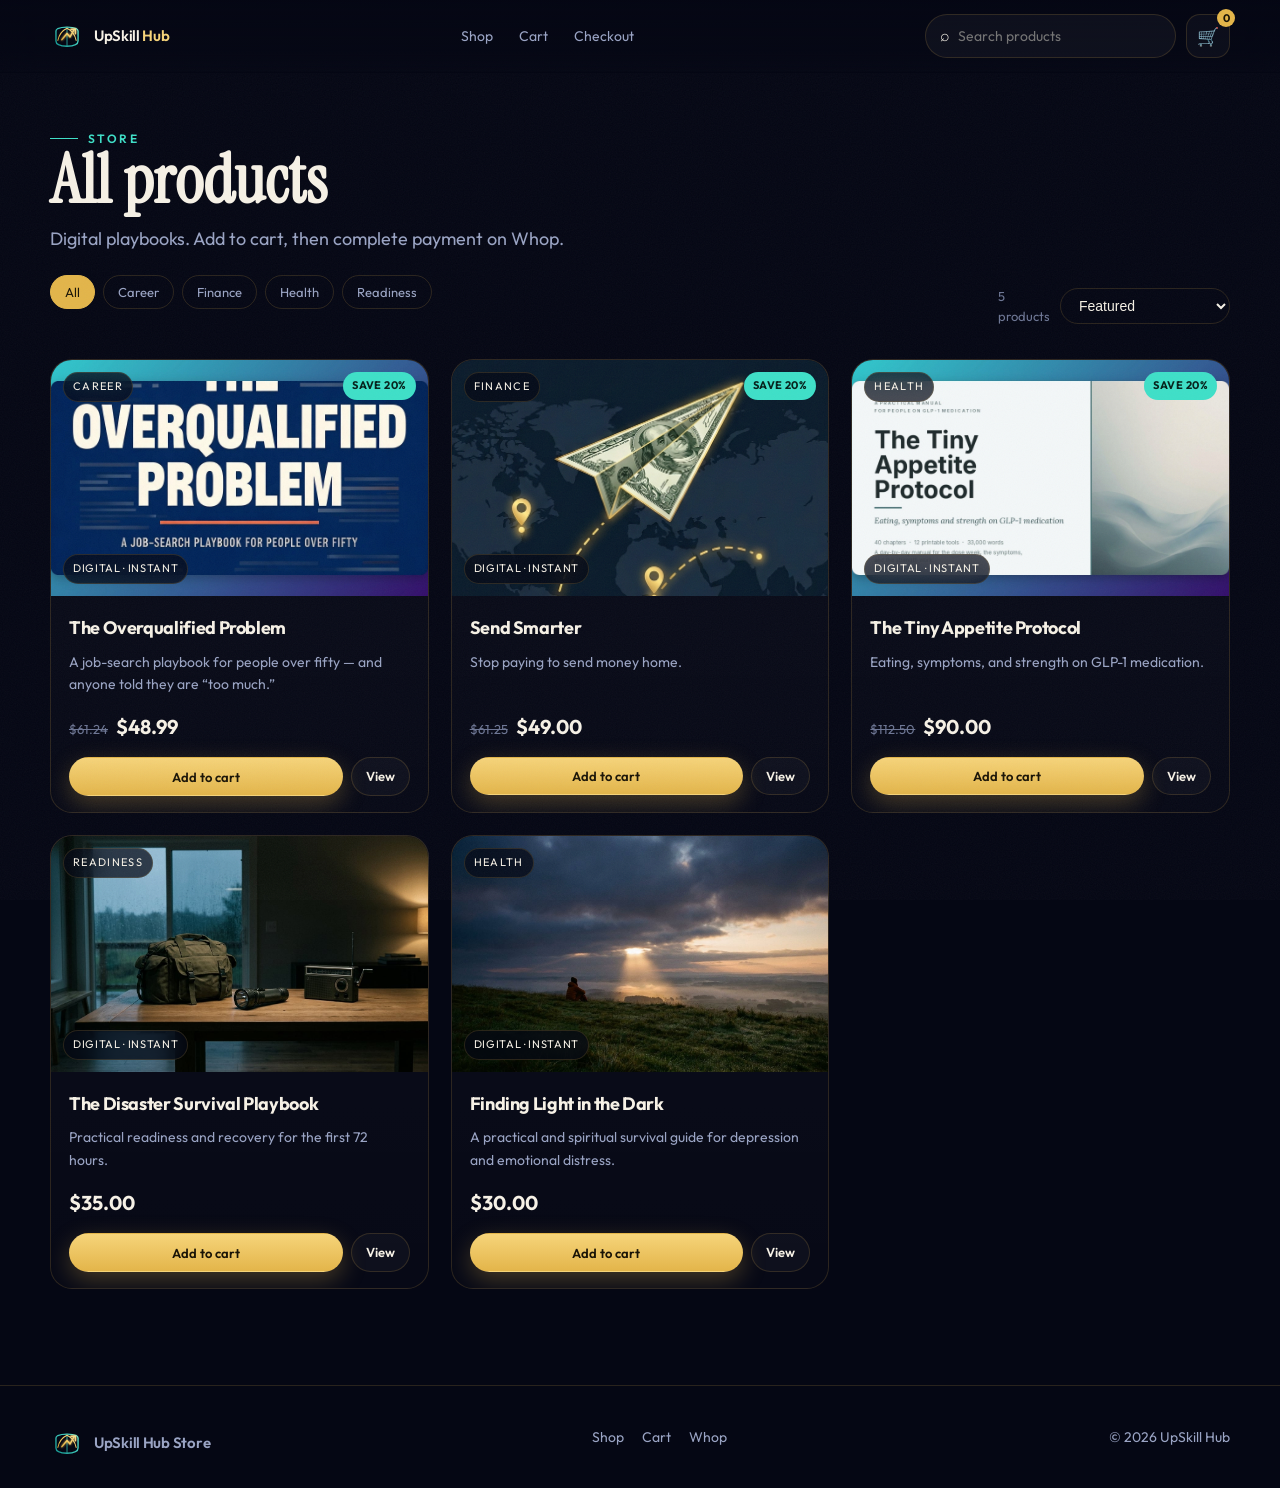
==== shop.html @ 384631f9 "Add UpSkill Hub storefront" ====
<!DOCTYPE html>
<html lang="en">
  <head>
    <meta charset="UTF-8" />
    <meta name="viewport" content="width=device-width, initial-scale=1" />
    <title>Shop — UpSkill Hub</title>
    <meta name="description" content="Browse and buy UpSkill Hub digital playbooks. Filter by career, finance, health, and readiness." />
    <link rel="icon" href="assets/logo.svg" type="image/svg+xml" />
    <link rel="preconnect" href="https://fonts.googleapis.com" />
    <link rel="preconnect" href="https://fonts.gstatic.com" crossorigin />
    <link href="https://fonts.googleapis.com/css2?family=Instrument+Serif:ital@0;1&family=Outfit:wght@300;400;500;600;700&display=swap" rel="stylesheet" />
    <link rel="stylesheet" href="css/style.css" />
    <link rel="stylesheet" href="css/store.css" />
  </head>
  <body>
    <div class="grain"></div>
    <header class="nav">
      <div class="nav-inner">
        <a class="brand" href="index.html">
          <img src="assets/logo.svg" alt="" />
          <span>UpSkill <em>Hub</em></span>
        </a>
        <ul class="nav-links">
          <li><a href="shop.html">Shop</a></li>
          <li><a href="cart.html">Cart</a></li>
          <li><a href="checkout.html">Checkout</a></li>
        </ul>
        <div class="nav-cta">
          <label class="search-field">
            <span aria-hidden="true">⌕</span>
            <input type="search" placeholder="Search products" data-search />
          </label>
          <button class="cart-btn" type="button" data-cart-open aria-label="Open cart">
            🛒 <span class="cart-count" data-cart-count hidden>0</span>
          </button>
          <button class="menu-btn" aria-label="Open menu">☰</button>
        </div>
      </div>
      <div class="mobile-panel wrap">
        <a href="shop.html">Shop</a>
        <a href="cart.html">Cart</a>
        <a href="checkout.html">Checkout</a>
      </div>
    </header>

    <main>
      <section class="page-hero">
        <div class="wrap">
          <p class="kicker">Store</p>
          <h1>All products</h1>
          <p class="lede" style="margin-top: 12px">Digital playbooks. Add to cart, then complete payment on Whop.</p>
        </div>
      </section>
      <section style="padding-top: 12px">
        <div class="wrap">
          <div class="shop-bar">
            <div class="filters">
              <button class="filter active" data-filter-btn="All">All</button>
              <button class="filter" data-filter-btn="Career">Career</button>
              <button class="filter" data-filter-btn="Finance">Finance</button>
              <button class="filter" data-filter-btn="Health">Health</button>
              <button class="filter" data-filter-btn="Readiness">Readiness</button>
            </div>
            <div style="display:flex;gap:10px;align-items:center">
              <span data-shop-count class="cart-note">5 products</span>
              <select class="sort-field" data-sort aria-label="Sort products">
                <option value="featured">Featured</option>
                <option value="price-asc">Price: low to high</option>
                <option value="price-desc">Price: high to low</option>
                <option value="name">Name</option>
              </select>
            </div>
          </div>
          <div class="product-grid" data-shop-grid></div>
        </div>
      </section>
    </main>

    <footer>
      <div class="wrap foot">
        <a class="brand" href="index.html"><img src="assets/logo.svg" alt="" /><span>UpSkill Hub Store</span></a>
        <div class="foot-links">
          <a href="shop.html">Shop</a>
          <a href="cart.html">Cart</a>
          <a href="https://whop.com/upskill-hub/" target="_blank" rel="noopener">Whop</a>
        </div>
        <p>© <span data-year></span> UpSkill Hub</p>
      </div>
    </footer>
    <script src="js/products.js"></script>
    <script src="js/store.js"></script>
    <script src="js/app.js"></script>
  </body>
</html>
---- css/style.css ----
:root {
  --bg: #050714;
  --bg-2: #090c1c;
  --bg-3: #10162c;
  --bg-4: #171e38;
  --ink: #f6f1e6;
  --muted: #9aa4c4;
  --faint: #6d7694;
  --gold: #e3b54a;
  --gold-2: #f6d47a;
  --gold-3: #8a6a22;
  --teal: #3ee0c8;
  --teal-2: #149a92;
  --line: rgba(227, 181, 74, 0.16);
  --line-2: rgba(62, 224, 200, 0.14);
  --glass: rgba(10, 14, 32, 0.72);
  --shadow: 0 30px 80px rgba(0, 0, 0, 0.45);
  --radius: 22px;
  --font: "Outfit", "Segoe UI", sans-serif;
  --serif: "Instrument Serif", Georgia, serif;
  --max: 1180px;
}

*,
*::before,
*::after {
  box-sizing: border-box;
  margin: 0;
  padding: 0;
}

html {
  scroll-behavior: smooth;
}

html,
body {
  background: var(--bg);
  color: var(--ink);
  font-family: var(--font);
  font-size: 16px;
  line-height: 1.6;
  min-height: 100%;
}

body {
  overflow-x: hidden;
}

img {
  max-width: 100%;
  display: block;
}

a {
  color: inherit;
  text-decoration: none;
}

button,
input,
textarea {
  font-family: inherit;
}

.grain {
  pointer-events: none;
  position: fixed;
  inset: 0;
  z-index: 1;
  opacity: 0.045;
  background-image: url("data:image/svg+xml,%3Csvg xmlns='http://www.w3.org/2000/svg' width='180' height='180'%3E%3Cfilter id='n'%3E%3CfeTurbulence type='fractalNoise' baseFrequency='.85' numOctaves='4' stitchTiles='stitch'/%3E%3C/filter%3E%3Crect width='180' height='180' filter='url(%23n)' opacity='.9'/%3E%3C/svg%3E");
}

.orb {
  pointer-events: none;
  position: absolute;
  border-radius: 50%;
  filter: blur(70px);
  opacity: 0.45;
}

.orb-gold {
  background: #c9962a;
  width: 420px;
  height: 420px;
}

.orb-teal {
  background: #1aa89a;
  width: 380px;
  height: 380px;
}

.wrap {
  width: min(var(--max), calc(100% - 40px));
  margin-inline: auto;
}

.nav {
  position: sticky;
  top: 0;
  z-index: 50;
  backdrop-filter: blur(18px);
  background: linear-gradient(180deg, rgba(5, 7, 20, 0.92), rgba(5, 7, 20, 0.62) 70%, transparent);
  border-bottom: 1px solid transparent;
  transition: border-color 0.3s, background 0.3s;
}

.nav.scrolled {
  border-bottom-color: var(--line);
  background: rgba(5, 7, 20, 0.86);
}

.nav-inner {
  width: min(var(--max), calc(100% - 40px));
  margin: 0 auto;
  display: flex;
  align-items: center;
  justify-content: space-between;
  gap: 24px;
  padding: 14px 0;
}

.brand {
  display: flex;
  align-items: center;
  gap: 10px;
  font-weight: 600;
  letter-spacing: -0.02em;
}

.brand img,
.brand svg {
  width: 34px;
  height: 34px;
}

.brand span {
  font-size: 15px;
}

.brand em {
  font-style: normal;
  color: var(--gold-2);
}

.nav-links {
  display: flex;
  align-items: center;
  gap: 26px;
  list-style: none;
  font-size: 14px;
  color: var(--muted);
}

.nav-links a:hover {
  color: var(--ink);
}

.nav-cta {
  display: flex;
  gap: 10px;
  align-items: center;
}

.menu-btn {
  display: none;
  background: transparent;
  border: 1px solid var(--line);
  color: var(--ink);
  width: 42px;
  height: 42px;
  border-radius: 12px;
  cursor: pointer;
}

.btn {
  display: inline-flex;
  align-items: center;
  justify-content: center;
  gap: 8px;
  border-radius: 999px;
  padding: 12px 20px;
  font-size: 14px;
  font-weight: 600;
  border: 1px solid transparent;
  cursor: pointer;
  transition: transform 0.2s, box-shadow 0.2s, background 0.2s, border-color 0.2s;
  white-space: nowrap;
}

.btn:hover {
  transform: translateY(-1px);
}

.btn-gold {
  background: linear-gradient(180deg, var(--gold-2), var(--gold));
  color: #1a1406;
  box-shadow: 0 8px 24px rgba(227, 181, 74, 0.28);
}

.btn-gold:hover {
  box-shadow: 0 12px 30px rgba(227, 181, 74, 0.4);
}

.btn-ghost {
  border-color: var(--line);
  color: var(--ink);
  background: rgba(255, 255, 255, 0.03);
}

.btn-ghost:hover {
  border-color: var(--gold);
}

.btn-teal {
  background: linear-gradient(180deg, #6ff0dc, var(--teal));
  color: #04221e;
}

.btn-sm {
  padding: 8px 14px;
  font-size: 13px;
}

.hero {
  position: relative;
  padding: 72px 0 40px;
  overflow: hidden;
}

.hero .orb-gold {
  top: -160px;
  right: -80px;
}

.hero .orb-teal {
  bottom: -180px;
  left: -120px;
  opacity: 0.28;
}

.kicker {
  display: inline-flex;
  align-items: center;
  gap: 10px;
  font-size: 12px;
  letter-spacing: 0.18em;
  text-transform: uppercase;
  color: var(--teal);
  font-weight: 600;
}

.kicker::before {
  content: "";
  width: 28px;
  height: 1px;
  background: var(--teal);
}

.hero-grid {
  display: grid;
  grid-template-columns: 1.15fr 0.85fr;
  gap: 56px;
  align-items: center;
}

.hero h1 {
  font-family: var(--serif);
  font-size: clamp(42px, 6.4vw, 78px);
  line-height: 0.95;
  letter-spacing: -0.03em;
  margin: 18px 0 22px;
  font-weight: 400;
}

.hero h1 em {
  font-style: italic;
  color: var(--gold-2);
}

.lede {
  color: var(--muted);
  font-size: 18px;
  max-width: 540px;
}

.hero-actions {
  display: flex;
  flex-wrap: wrap;
  gap: 12px;
  margin-top: 28px;
}

.hero-meta {
  display: flex;
  gap: 28px;
  margin-top: 36px;
  padding-top: 24px;
  border-top: 1px solid var(--line);
}

.hero-meta strong {
  display: block;
  font-size: 22px;
  letter-spacing: -0.03em;
}

.hero-meta span {
  color: var(--faint);
  font-size: 13px;
}

.hero-visual {
  position: relative;
}

.logo-stage {
  position: relative;
  aspect-ratio: 1 / 1.05;
  border-radius: 32px;
  overflow: hidden;
  background:
    radial-gradient(circle at 50% 42%, rgba(62, 224, 200, 0.18), transparent 42%),
    radial-gradient(circle at 50% 70%, rgba(227, 181, 74, 0.12), transparent 50%),
    linear-gradient(180deg, #0b1230, #050714);
  border: 1px solid var(--line);
  box-shadow: var(--shadow);
  display: grid;
  place-items: center;
}

.logo-stage img.mark {
  width: 42%;
  filter: drop-shadow(0 0 28px rgba(62, 224, 200, 0.45));
  animation: float 6s ease-in-out infinite;
}

.logo-stage .ring {
  position: absolute;
  inset: 18%;
  border: 1px dashed rgba(227, 181, 74, 0.22);
  border-radius: 50%;
  animation: spin 40s linear infinite;
}

.float-card {
  position: absolute;
  background: var(--glass);
  border: 1px solid var(--line);
  backdrop-filter: blur(16px);
  border-radius: 16px;
  padding: 12px 14px;
  display: flex;
  gap: 10px;
  align-items: center;
  box-shadow: var(--shadow);
  font-size: 13px;
  width: min(230px, 70%);
}

.float-card img {
  width: 42px;
  height: 42px;
  object-fit: cover;
  border-radius: 10px;
}

.float-card strong {
  display: block;
  font-size: 13px;
}

.float-card span {
  color: var(--faint);
  font-size: 12px;
}

.fc-1 {
  left: -28px;
  bottom: 54px;
  animation: float 5.5s ease-in-out infinite;
}

.fc-2 {
  right: -18px;
  top: 48px;
  animation: float 6.5s 0.4s ease-in-out infinite;
}

@keyframes float {
  0%,
  100% {
    transform: translateY(0);
  }
  50% {
    transform: translateY(-10px);
  }
}

@keyframes spin {
  to {
    transform: rotate(360deg);
  }
}

.marquee {
  border-block: 1px solid var(--line);
  background: rgba(255, 255, 255, 0.015);
  overflow: hidden;
  margin-top: 56px;
}

.marquee-track {
  display: flex;
  gap: 48px;
  padding: 16px 0;
  width: max-content;
  animation: marquee 28s linear infinite;
  color: var(--muted);
  font-size: 13px;
  letter-spacing: 0.16em;
  text-transform: uppercase;
}

.marquee-track span::before {
  content: "◆";
  color: var(--gold);
  margin-right: 48px;
  font-size: 9px;
}

@keyframes marquee {
  to {
    transform: translateX(-50%);
  }
}

section {
  padding: 96px 0;
  position: relative;
}

.section-head {
  display: flex;
  justify-content: space-between;
  align-items: end;
  gap: 24px;
  margin-bottom: 40px;
}

.section-head h2,
.display {
  font-family: var(--serif);
  font-size: clamp(32px, 4.4vw, 52px);
  line-height: 1.05;
  letter-spacing: -0.03em;
  font-weight: 400;
}

.section-head p,
.sub {
  color: var(--muted);
  max-width: 420px;
}

.num {
  font-size: 12px;
  letter-spacing: 0.2em;
  color: var(--gold);
  text-transform: uppercase;
  margin-bottom: 10px;
}

.grid-3 {
  display: grid;
  grid-template-columns: repeat(3, 1fr);
  gap: 18px;
}

.grid-2 {
  display: grid;
  grid-template-columns: 1fr 1fr;
  gap: 22px;
}

.product-grid {
  display: grid;
  grid-template-columns: repeat(3, 1fr);
  gap: 22px;
}

.product-card {
  background: linear-gradient(180deg, rgba(255, 255, 255, 0.03), rgba(255, 255, 255, 0.01));
  border: 1px solid var(--line);
  border-radius: 22px;
  overflow: hidden;
  transition: transform 0.25s, border-color 0.25s, box-shadow 0.25s;
}

.product-card:hover {
  transform: translateY(-6px);
  border-color: rgba(227, 181, 74, 0.45);
  box-shadow: 0 24px 50px rgba(0, 0, 0, 0.35);
}

.card-media {
  position: relative;
  display: block;
  aspect-ratio: 16 / 10;
  overflow: hidden;
  background: #0a0e20;
}

.card-media img {
  width: 100%;
  height: 100%;
  object-fit: cover;
  transition: transform 0.6s;
}

.product-card:hover .card-media img {
  transform: scale(1.06);
}

.chip,
.badge-save {
  position: absolute;
  top: 12px;
  left: 12px;
  font-size: 11px;
  letter-spacing: 0.12em;
  text-transform: uppercase;
  background: rgba(5, 7, 20, 0.72);
  border: 1px solid var(--line);
  padding: 5px 9px;
  border-radius: 999px;
  backdrop-filter: blur(10px);
}

.badge-save {
  left: auto;
  right: 12px;
  color: #05221c;
  background: var(--teal);
  border: none;
  font-weight: 700;
  letter-spacing: 0.04em;
}

.card-body {
  padding: 18px 18px 16px;
}

.card-body h3 {
  font-size: 18px;
  letter-spacing: -0.02em;
  margin-bottom: 8px;
}

.card-body p {
  color: var(--muted);
  font-size: 14px;
  min-height: 44px;
}

.card-foot {
  display: flex;
  justify-content: space-between;
  align-items: center;
  margin-top: 16px;
  gap: 10px;
}

.price {
  display: flex;
  align-items: baseline;
  gap: 8px;
}

.price strong {
  font-size: 20px;
}

.price-old {
  color: var(--faint);
  text-decoration: line-through;
  font-size: 13px;
}

.principle {
  display: grid;
  grid-template-columns: 0.9fr 1.1fr;
  gap: 48px;
  align-items: center;
}

.quote-block {
  background:
    radial-gradient(circle at 0 0, rgba(227, 181, 74, 0.12), transparent 50%),
    var(--bg-3);
  border: 1px solid var(--line);
  border-radius: 28px;
  padding: 36px;
}

.quote-block blockquote {
  font-family: var(--serif);
  font-size: clamp(26px, 3.2vw, 38px);
  line-height: 1.2;
  letter-spacing: -0.02em;
}

.quote-block footer {
  margin-top: 22px;
  display: flex;
  align-items: center;
  gap: 12px;
  color: var(--muted);
  font-size: 14px;
}

.quote-block img {
  width: 42px;
  height: 42px;
  border-radius: 50%;
  object-fit: cover;
}

.rules {
  display: grid;
  gap: 12px;
}

.rule {
  display: grid;
  grid-template-columns: 56px 1fr;
  gap: 14px;
  padding: 18px;
  border: 1px solid var(--line);
  border-radius: 18px;
  background: rgba(255, 255, 255, 0.02);
}

.rule b {
  font-family: var(--serif);
  font-size: 28px;
  color: var(--gold);
  line-height: 1;
}

.rule h3 {
  font-size: 16px;
  margin-bottom: 4px;
}

.rule p {
  color: var(--muted);
  font-size: 14px;
}

.steps {
  display: grid;
  grid-template-columns: repeat(4, 1fr);
  gap: 16px;
}

.step {
  padding: 24px 20px;
  border-radius: 20px;
  border: 1px solid var(--line);
  background: linear-gradient(180deg, rgba(62, 224, 200, 0.05), transparent 50%);
  min-height: 210px;
}

.step i {
  display: grid;
  place-items: center;
  width: 38px;
  height: 38px;
  border-radius: 12px;
  background: rgba(227, 181, 74, 0.12);
  color: var(--gold-2);
  font-style: normal;
  font-weight: 700;
  margin-bottom: 18px;
}

.step h3 {
  margin-bottom: 8px;
  font-size: 17px;
}

.step p {
  color: var(--muted);
  font-size: 14px;
}

.split-sell {
  display: grid;
  grid-template-columns: 1.1fr 0.9fr;
  gap: 28px;
  background:
    radial-gradient(circle at 100% 0, rgba(62, 224, 200, 0.14), transparent 40%),
    linear-gradient(180deg, #10162e, #090d1c);
  border: 1px solid var(--line);
  border-radius: 32px;
  padding: 40px;
  overflow: hidden;
}

.split-sell h2 {
  font-family: var(--serif);
  font-size: clamp(32px, 4vw, 48px);
  line-height: 1.05;
  margin: 10px 0 16px;
}

.price-pill {
  display: inline-flex;
  align-items: baseline;
  gap: 8px;
  background: rgba(227, 181, 74, 0.1);
  border: 1px solid var(--line);
  padding: 10px 16px;
  border-radius: 999px;
  margin: 18px 0 22px;
}

.price-pill strong {
  font-size: 28px;
  color: var(--gold-2);
}

.checklist {
  list-style: none;
  display: grid;
  gap: 10px;
  color: var(--muted);
}

.checklist li {
  display: flex;
  gap: 10px;
}

.checklist li::before {
  content: "✓";
  color: var(--teal);
  font-weight: 700;
}

.faq {
  display: grid;
  gap: 10px;
  max-width: 820px;
  margin: 0 auto;
}

details {
  border: 1px solid var(--line);
  border-radius: 16px;
  padding: 16px 20px;
  background: rgba(255, 255, 255, 0.02);
}

details summary {
  cursor: pointer;
  list-style: none;
  display: flex;
  justify-content: space-between;
  gap: 16px;
  font-weight: 600;
}

details summary::-webkit-details-marker {
  display: none;
}

details summary::after {
  content: "+";
  color: var(--gold);
  font-size: 22px;
  line-height: 1;
}

details[open] summary::after {
  content: "–";
}

details p {
  color: var(--muted);
  margin-top: 10px;
  font-size: 15px;
}

.cta-band {
  text-align: center;
  padding: 80px 24px;
  border-radius: 32px;
  background:
    radial-gradient(circle at 50% 0, rgba(227, 181, 74, 0.18), transparent 55%),
    var(--bg-3);
  border: 1px solid var(--line);
}

.cta-band h2 {
  font-family: var(--serif);
  font-size: clamp(32px, 5vw, 56px);
  margin: 10px 0 16px;
}

footer {
  border-top: 1px solid var(--line);
  padding: 40px 0 28px;
  color: var(--muted);
  font-size: 14px;
}

.foot {
  display: flex;
  justify-content: space-between;
  gap: 24px;
  flex-wrap: wrap;
}

.foot a:hover {
  color: var(--ink);
}

.foot-links {
  display: flex;
  gap: 18px;
  flex-wrap: wrap;
}

.product-hero {
  display: grid;
  grid-template-columns: 1.05fr 0.95fr;
  gap: 40px;
  align-items: start;
  padding-top: 36px;
}

.product-shot {
  border-radius: 24px;
  overflow: hidden;
  border: 1px solid var(--line);
  background: #0a0e20;
}

.product-shot img {
  width: 100%;
  height: 100%;
  object-fit: cover;
  aspect-ratio: 16 / 10;
}

.crumbs {
  color: var(--faint);
  font-size: 13px;
  margin-bottom: 14px;
}

.crumbs a:hover {
  color: var(--ink);
}

.product-copy h1 {
  font-family: var(--serif);
  font-size: clamp(32px, 4.4vw, 52px);
  line-height: 1.05;
  margin: 8px 0 12px;
}

.product-copy .tagline {
  color: var(--muted);
  font-size: 18px;
  margin-bottom: 18px;
}

.buy-box {
  display: flex;
  flex-wrap: wrap;
  align-items: center;
  gap: 14px;
  margin: 22px 0 18px;
}

.specs {
  display: grid;
  gap: 12px;
  margin: 28px 0;
}

.spec {
  border-left: 2px solid var(--gold);
  padding-left: 14px;
}

.spec small {
  color: var(--gold);
  letter-spacing: 0.14em;
  text-transform: uppercase;
  font-size: 11px;
}

.caution {
  margin-top: 18px;
  padding: 14px 16px;
  border-radius: 14px;
  border: 1px solid rgba(62, 224, 200, 0.3);
  background: rgba(62, 224, 200, 0.08);
  color: var(--ink);
  font-size: 14px;
}

.includes {
  list-style: none;
  display: grid;
  gap: 10px;
  margin-top: 10px;
}

.includes li {
  display: flex;
  gap: 10px;
  color: var(--muted);
}

.includes li::before {
  content: "→";
  color: var(--gold);
}

.filters {
  display: flex;
  flex-wrap: wrap;
  gap: 8px;
  margin-bottom: 28px;
}

.filter {
  border: 1px solid var(--line);
  background: transparent;
  color: var(--muted);
  border-radius: 999px;
  padding: 8px 14px;
  cursor: pointer;
  font-size: 13px;
}

.filter.active,
.filter:hover {
  color: #1a1406;
  background: var(--gold);
  border-color: var(--gold);
}

.page-hero {
  padding: 48px 0 10px;
}

.page-hero h1 {
  font-family: var(--serif);
  font-size: clamp(40px, 6vw, 68px);
  line-height: 0.95;
}

.founder {
  display: grid;
  grid-template-columns: 280px 1fr;
  gap: 36px;
  align-items: center;
}

.founder img {
  width: 100%;
  height: 340px;
  object-fit: cover;
  border-radius: 24px;
  border: 1px solid var(--line);
}

.mobile-panel {
  display: none;
}

.reveal {
  opacity: 0;
  transform: translateY(18px);
  animation: rise 0.7s ease forwards;
}

@keyframes rise {
  to {
    opacity: 1;
    transform: none;
  }
}

@media (max-width: 980px) {
  .hero-grid,
  .principle,
  .split-sell,
  .product-hero,
  .founder {
    grid-template-columns: 1fr;
  }

  .product-grid,
  .grid-3,
  .steps {
    grid-template-columns: 1fr 1fr;
  }

  .nav-links,
  .nav-cta .btn-ghost {
    display: none;
  }

  .menu-btn {
    display: grid;
    place-items: center;
  }

  .mobile-panel.open {
    display: flex;
    flex-direction: column;
    gap: 14px;
    padding: 8px 20px 20px;
  }

  .fc-1,
  .fc-2 {
    position: static;
    width: auto;
    margin-top: 14px;
  }

  .hero-visual {
    order: -1;
  }

  .logo-stage {
    aspect-ratio: 16 / 11;
    max-height: 360px;
  }
}

@media (max-width: 640px) {
  .product-grid,
  .grid-3,
  .steps,
  .grid-2 {
    grid-template-columns: 1fr;
  }

  .hero {
    padding-top: 36px;
  }

  .split-sell,
  .quote-block {
    padding: 24px;
  }

  section {
    padding: 72px 0;
  }
}
---- css/store.css ----
.chip-digital {
  top: auto;
  bottom: 12px;
  left: 12px;
  letter-spacing: 0.06em;
}

.card-actions {
  display: grid;
  grid-template-columns: 1fr auto;
  gap: 8px;
  margin-top: 14px;
}

.card-actions .btn {
  width: 100%;
}

.stock {
  color: var(--teal);
  font-size: 13px;
  font-weight: 600;
  margin: 6px 0 14px;
}

.icon-btn,
.cart-btn {
  position: relative;
  display: grid;
  place-items: center;
  width: 44px;
  height: 44px;
  border-radius: 14px;
  border: 1px solid var(--line);
  background: rgba(255, 255, 255, 0.03);
  color: var(--ink);
  cursor: pointer;
  font-size: 18px;
}

.cart-count {
  position: absolute;
  top: -6px;
  right: -6px;
  min-width: 18px;
  height: 18px;
  padding: 0 5px;
  border-radius: 999px;
  background: var(--gold);
  color: #1a1406;
  font-size: 11px;
  font-weight: 700;
  display: grid;
  place-items: center;
}

.search-field {
  display: flex;
  align-items: center;
  gap: 8px;
  background: rgba(255, 255, 255, 0.04);
  border: 1px solid var(--line);
  border-radius: 999px;
  padding: 8px 14px;
  min-width: 220px;
}

.search-field input,
.sort-field {
  background: transparent;
  border: 0;
  color: var(--ink);
  outline: none;
  width: 100%;
  font-size: 14px;
}

.sort-field {
  border: 1px solid var(--line);
  border-radius: 999px;
  padding: 8px 14px;
  min-width: 160px;
}

.shop-bar {
  display: flex;
  flex-wrap: wrap;
  justify-content: space-between;
  gap: 14px;
  align-items: center;
  margin-bottom: 22px;
}

.featured {
  display: grid;
  grid-template-columns: 1.1fr 0.9fr;
  gap: 36px;
  align-items: center;
}

.featured-shot {
  position: relative;
  border-radius: 28px;
  overflow: hidden;
  border: 1px solid var(--line);
}

.featured-shot img {
  width: 100%;
  aspect-ratio: 16 / 10;
  object-fit: cover;
}

.featured-copy h2 {
  font-family: var(--serif);
  font-size: clamp(32px, 4vw, 52px);
  line-height: 1.05;
  margin: 10px 0 12px;
}

.trust {
  display: grid;
  grid-template-columns: repeat(4, 1fr);
  gap: 12px;
}

.trust article {
  border: 1px solid var(--line);
  border-radius: 16px;
  padding: 16px 18px;
  background: rgba(255, 255, 255, 0.02);
}

.trust h3 {
  font-size: 15px;
  margin-bottom: 4px;
}

.trust p {
  color: var(--muted);
  font-size: 13px;
}

.cart-overlay {
  position: fixed;
  inset: 0;
  background: rgba(3, 5, 14, 0.62);
  opacity: 0;
  pointer-events: none;
  transition: opacity 0.25s;
  z-index: 90;
}

.cart-drawer {
  position: fixed;
  top: 0;
  right: 0;
  height: 100%;
  width: min(420px, 100%);
  background: #0b1022;
  border-left: 1px solid var(--line);
  z-index: 95;
  transform: translateX(110%);
  transition: transform 0.28s ease;
  display: flex;
  flex-direction: column;
}

body.cart-open {
  overflow: hidden;
}

body.cart-open .cart-overlay {
  opacity: 1;
  pointer-events: auto;
}

body.cart-open .cart-drawer {
  transform: none;
}

.cart-head,
.cart-foot {
  padding: 18px 18px;
  border-bottom: 1px solid var(--line);
  display: flex;
  justify-content: space-between;
  align-items: center;
}

.cart-foot {
  border-bottom: 0;
  border-top: 1px solid var(--line);
  display: grid;
  gap: 10px;
}

.cart-head h2 {
  font-family: var(--serif);
  font-size: 28px;
}

.cart-lines {
  flex: 1;
  overflow: auto;
  padding: 8px 18px 18px;
}

.cart-line {
  display: grid;
  grid-template-columns: 72px 1fr auto;
  gap: 12px;
  padding: 14px 0;
  border-bottom: 1px solid var(--line);
  align-items: start;
}

.cart-line img {
  width: 72px;
  height: 54px;
  object-fit: cover;
  border-radius: 10px;
}

.cart-line span,
.cart-note {
  color: var(--faint);
  font-size: 13px;
}

.cart-total,
.sum-row {
  display: flex;
  justify-content: space-between;
  align-items: center;
}

.btn-block {
  width: 100%;
}

.qty {
  display: flex;
  align-items: center;
  gap: 8px;
  margin-top: 8px;
}

.qty button {
  width: 28px;
  height: 28px;
  border-radius: 8px;
  border: 1px solid var(--line);
  background: transparent;
  color: var(--ink);
  cursor: pointer;
}

.qty em {
  font-style: normal;
  min-width: 12px;
  text-align: center;
}

.linkish {
  width: auto !important;
  border: 0 !important;
  color: var(--gold) !important;
  font-size: 12px;
}

.cart-empty,
.page-empty {
  text-align: center;
  padding: 48px 16px;
  display: grid;
  gap: 12px;
  justify-items: center;
}

.toast {
  position: fixed;
  bottom: 24px;
  left: 50%;
  transform: translateX(-50%) translateY(20px);
  background: var(--ink);
  color: #111;
  padding: 10px 16px;
  border-radius: 999px;
  font-weight: 600;
  font-size: 13px;
  opacity: 0;
  pointer-events: none;
  z-index: 120;
  transition: 0.25s;
}

.toast.show {
  opacity: 1;
  transform: translateX(-50%) translateY(0);
}

.cart-layout {
  display: grid;
  grid-template-columns: 1.4fr 0.8fr;
  gap: 28px;
  align-items: start;
}

.summary-card {
  border: 1px solid var(--line);
  border-radius: 20px;
  padding: 20px;
  background: var(--bg-3);
  position: sticky;
  top: 88px;
  display: grid;
  gap: 12px;
}

.sum-row.total {
  padding-top: 10px;
  border-top: 1px solid var(--line);
  font-size: 18px;
}

.check-item {
  display: grid;
  grid-template-columns: 88px 1fr auto;
  gap: 14px;
  align-items: center;
  padding: 14px 0;
  border-bottom: 1px solid var(--line);
}

.check-item img {
  width: 88px;
  height: 60px;
  object-fit: cover;
  border-radius: 10px;
}

.empty-search {
  color: var(--muted);
  grid-column: 1 / -1;
}

.hero-store {
  padding: 36px 0 12px;
}

@media (max-width: 980px) {
  .featured,
  .cart-layout,
  .trust {
    grid-template-columns: 1fr;
  }

  .search-field {
    display: none;
  }

  .check-item {
    grid-template-columns: 72px 1fr;
  }

  .check-item .btn {
    grid-column: 1 / -1;
  }
}
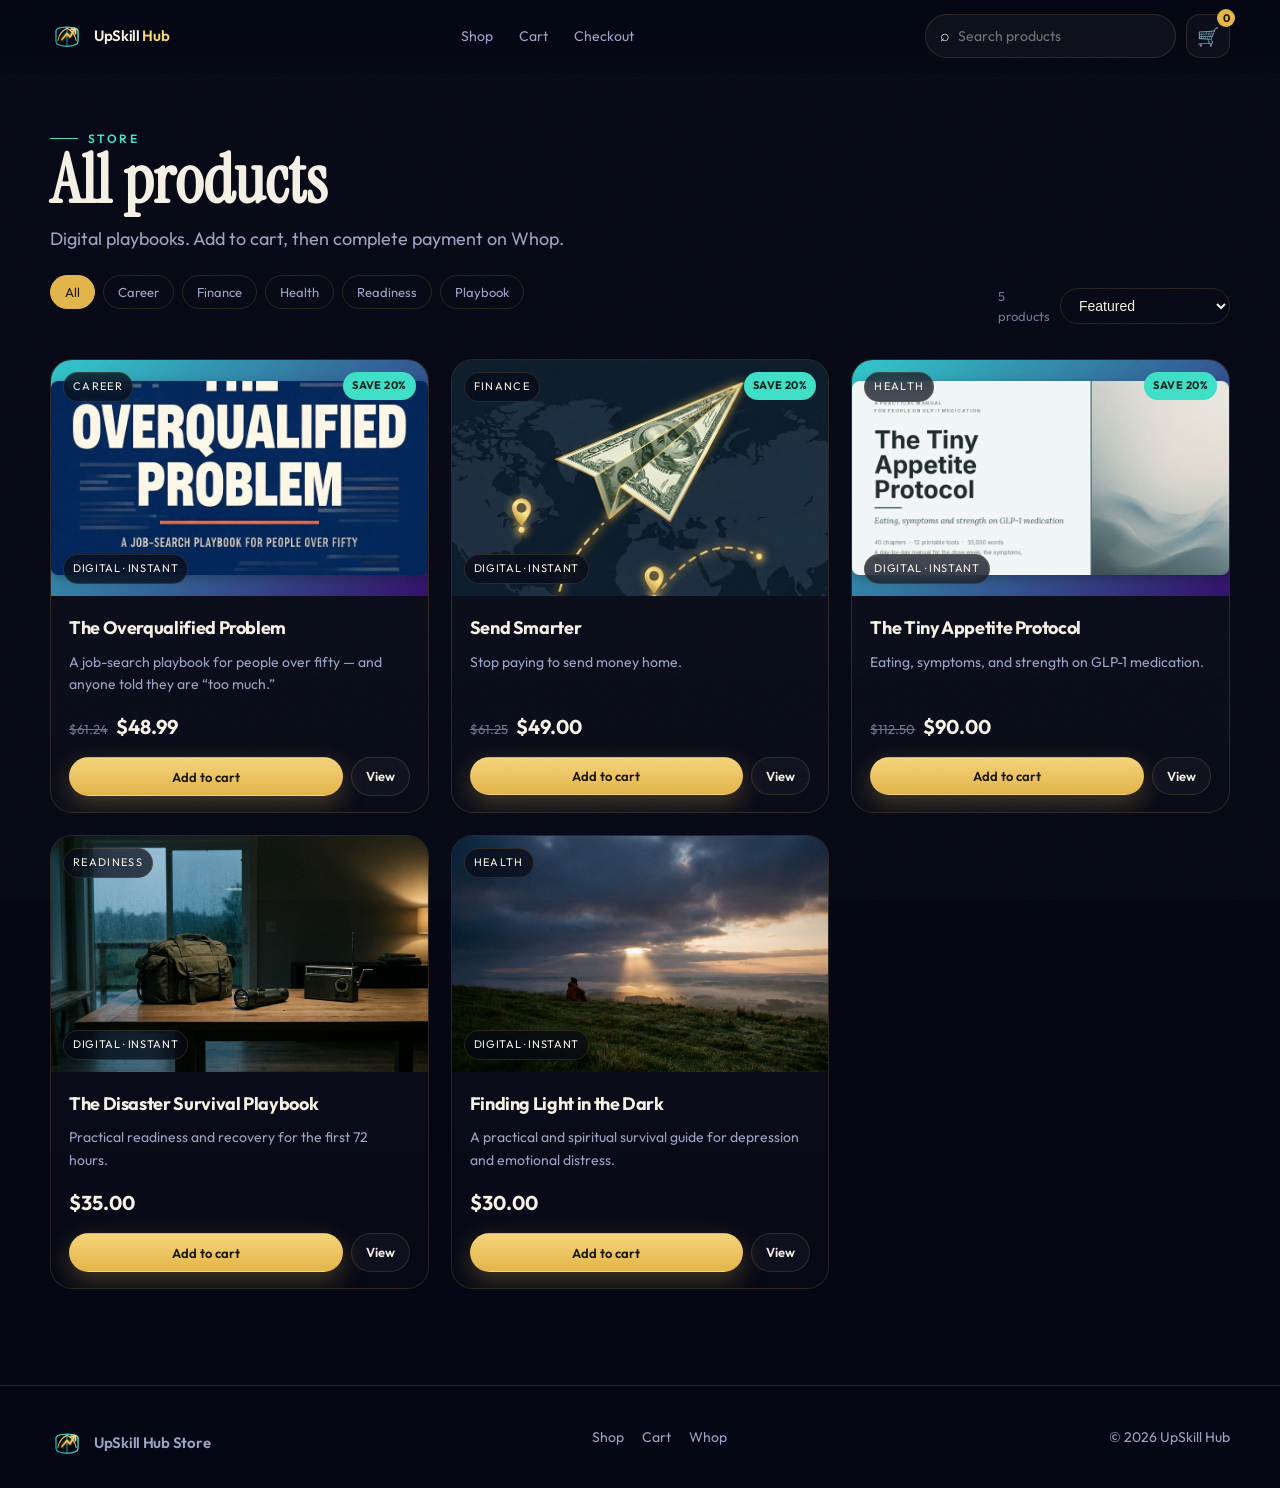
==== commit ad55c290: "Sync store catalog live from Whop" ====
--- a/shop.html
+++ b/shop.html
@@ -60,6 +60,7 @@
               <button class="filter" data-filter-btn="Finance">Finance</button>
               <button class="filter" data-filter-btn="Health">Health</button>
               <button class="filter" data-filter-btn="Readiness">Readiness</button>
+              <button class="filter" data-filter-btn="Playbook">Playbook</button>
             </div>
             <div style="display:flex;gap:10px;align-items:center">
               <span data-shop-count class="cart-note">5 products</span>
